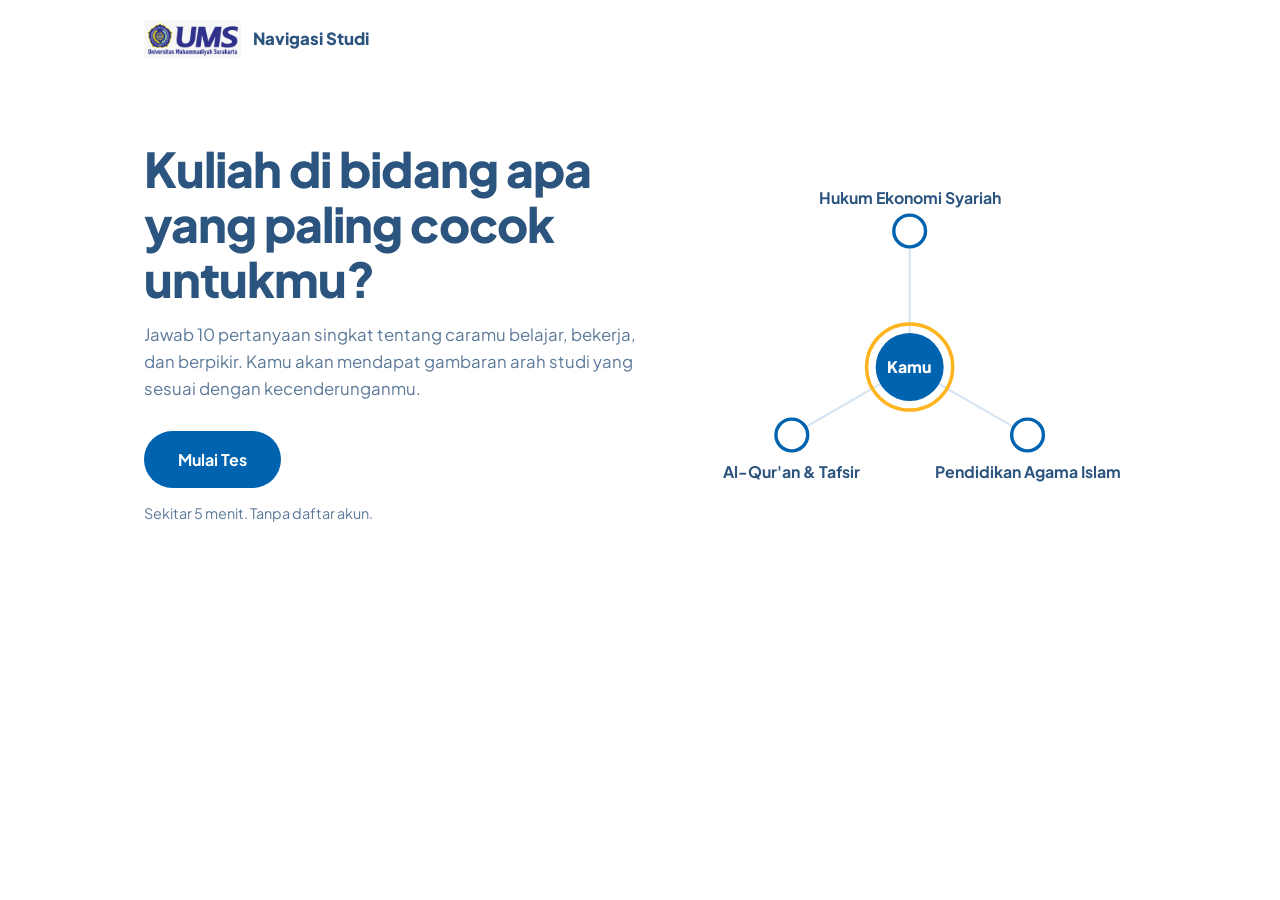
==== index.html @ f1f8fb78 "Initial commit Created from https://vercel.com/new" ====
<!DOCTYPE html>
<html lang="id">
<head>
  <meta charset="UTF-8">
  <meta name="viewport" content="width=device-width, initial-scale=1">
  <title>Navigasi Studi - Temukan arah kuliahmu</title>
  <meta name="description" content="Tes singkat untuk siswa SMA yang membantu menemukan arah studi kuliah yang cocok.">
  <link rel="preconnect" href="https://fonts.googleapis.com">
  <link rel="preconnect" href="https://fonts.gstatic.com" crossorigin>
  <link href="https://fonts.googleapis.com/css2?family=Plus+Jakarta+Sans:wght@400;500;700;800&display=swap" rel="stylesheet">
  <link rel="stylesheet" href="css/style.css">
</head>
<body>
  <header class="site-header">
    <a class="brand" href="index.html">
      <img src="assets/image/logo.jpeg" alt="Logo NARASI" class="brand-logo">
      <span>Navigasi Studi</span>
    </a>
  </header>

  <main class="hero">
    <div class="hero-text">
      <h1>Kuliah di bidang apa yang paling cocok untukmu?</h1>
      <p class="lead">
        Jawab 10 pertanyaan singkat tentang caramu belajar, bekerja, dan berpikir.
        Kamu akan mendapat gambaran arah studi yang sesuai dengan kecenderunganmu.
      </p>
      <a class="btn btn-primary" href="test.html">Mulai Tes</a>
      <p class="note">Sekitar 5 menit. Tanpa daftar akun.</p>
    </div>

    <div class="hero-visual">
      <svg viewBox="0 0 400 300" role="img" aria-label="Diagram kompas dengan tiga arah studi: Hukum Ekonomi Syariah, Pendidikan Agama Islam, dan Ilmu Al-Qur&#39;an dan Tafsir">
        <g class="compass-lines">
          <line x1="200" y1="180" x2="200" y2="60"/>
          <line x1="200" y1="180" x2="304" y2="240"/>
          <line x1="200" y1="180" x2="96" y2="240"/>
        </g>
        <g class="compass-nodes">
          <circle cx="200" cy="60" r="14"/>
          <circle cx="304" cy="240" r="14"/>
          <circle cx="96" cy="240" r="14"/>
        </g>
        <g class="compass-labels">
          <text x="200" y="36" text-anchor="middle">Hukum Ekonomi Syariah</text>
          <text x="304" y="278" text-anchor="middle">Pendidikan Agama Islam</text>
          <text x="96" y="278" text-anchor="middle">Al-Qur&#39;an &amp; Tafsir</text>
        </g>
        <circle class="compass-ring" cx="200" cy="180" r="38"/>
        <circle class="compass-core" cx="200" cy="180" r="30"/>
        <text class="compass-you" x="200" y="185" text-anchor="middle">Kamu</text>
      </svg>
    </div>
  </main>
  <script src="js/sound-manager.js"></script>
  <script>
    // Memutar backsound saat halaman dibuka / saat interaksi pertama
    document.addEventListener("DOMContentLoaded", () => {
      SoundManager.playBGM();
    });
  </script>
</body>
</html>
---- css/style.css ----
/* ===== Design tokens (Palet Baru) ===== */
:root {
  --bg: #ffffff;             /* Background putih bersih */
  --surface: #ffffff;        /* Warna permukaan kartu */
  --ink: #2b547e;            /* Teks judul & teks utama */
  --ink-soft: #5b7999;       /* Teks deskripsi / sekunder */
  --line: #d8e5f2;           /* Garis pemisah & border */
  --teal: #0063b0;           /* Warna utama (Primary Blue) */
  --teal-dark: #1f63b0;      /* Warna hover tombol */
  --amber: #fdb41e;          /* Warna aksen kuning/emas */
  --light-blue: #a7cae5;     /* Biru muda lembut */
  --radius: 14px;
}

*, *::before, *::after { box-sizing: border-box; }

body {
  margin: 0;
  background: var(--bg);
  color: var(--ink);
  font-family: "Plus Jakarta Sans", system-ui, -apple-system, "Segoe UI", sans-serif;
  line-height: 1.6;
}

/* ===== Header ===== */
.site-header {
  max-width: 1040px;
  margin: 0 auto;
  padding: 20px 24px;
}

.brand {
  display: inline-flex;
  align-items: center;
  gap: 12px;
  font-weight: 800;
  font-size: 1.05rem;
  color: var(--ink);
  text-decoration: none;
}

.brand-logo {
  height: 38px;
  width: auto;
  object-fit: contain;
  display: block;
}

/* ===== Tombol (dipakai semua halaman) ===== */
.btn {
  display: inline-block;
  padding: 14px 32px;
  border: 2px solid transparent;
  border-radius: 999px;
  font: inherit;
  font-weight: 700;
  text-decoration: none;
  cursor: pointer;
  transition: background-color 0.15s, border-color 0.15s;
}

.btn-primary { background: var(--teal); color: #fff; }
.btn-primary:hover { background: var(--teal-dark); }

.btn-secondary { background: transparent; color: var(--ink); border-color: var(--line); }
.btn-secondary:hover { border-color: var(--ink-soft); }

.btn:disabled { opacity: 0.4; cursor: not-allowed; }

a:focus-visible, button:focus-visible {
  outline: 3px solid var(--amber);
  outline-offset: 3px;
}

/* ===== Landing page ===== */
.hero {
  max-width: 1040px;
  margin: 0 auto;
  padding: 24px 24px 64px;
  display: grid;
  gap: 40px;
  align-items: center;
}

.hero-text h1 {
  margin: 0 0 16px;
  font-size: clamp(1.9rem, 6vw, 3rem);
  line-height: 1.15;
  font-weight: 800;
  letter-spacing: -0.02em;
}

.lead {
  margin: 0 0 28px;
  max-width: 46ch;
  color: var(--ink-soft);
  font-size: 1.05rem;
}

.note {
  margin: 14px 0 0;
  font-size: 0.9rem;
  color: var(--ink-soft);
}

.hero-visual svg {
  display: block;
  width: 100%;
  max-width: 460px;
  margin: 0 auto;
}

/* Diagram kompas */
.compass-lines line { stroke: var(--line); stroke-width: 2; }
.compass-nodes circle { fill: var(--surface); stroke: var(--teal); stroke-width: 3; }
.compass-labels text { fill: var(--ink); font-size: 14px; font-weight: 700; }
.compass-ring { fill: none; stroke: var(--amber); stroke-width: 3; }
.compass-core { fill: var(--teal); }
.compass-you { fill: #fff; font-size: 14px; font-weight: 800; }

@media (min-width: 820px) {
  .hero {
    grid-template-columns: 1.1fr 1fr;
    padding-top: 56px;
  }
}
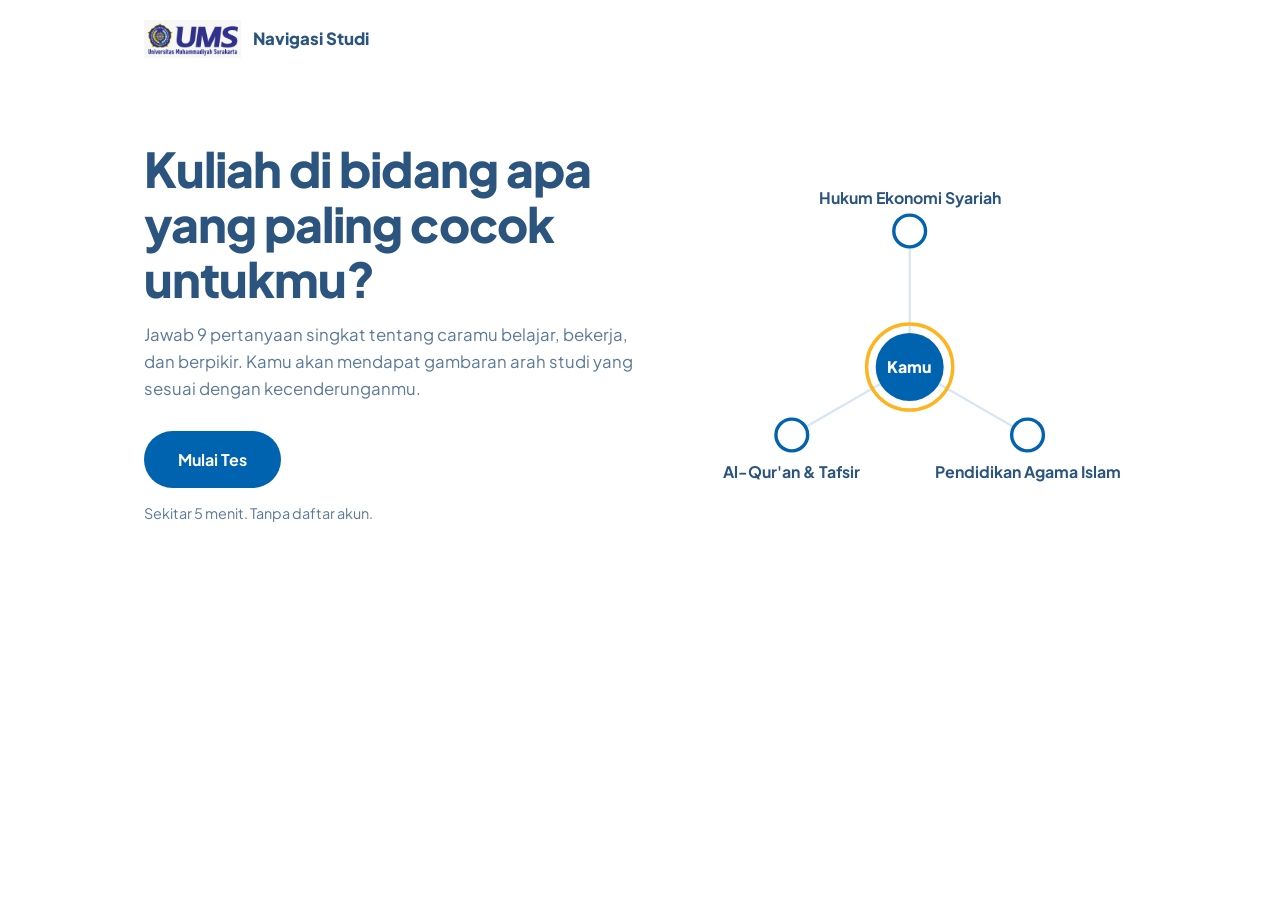
==== commit 9bd673e0: "Update index.html" ====
--- a/index.html
+++ b/index.html
@@ -22,7 +22,7 @@
     <div class="hero-text">
       <h1>Kuliah di bidang apa yang paling cocok untukmu?</h1>
       <p class="lead">
-        Jawab 10 pertanyaan singkat tentang caramu belajar, bekerja, dan berpikir.
+        Jawab 9 pertanyaan singkat tentang caramu belajar, bekerja, dan berpikir.
         Kamu akan mendapat gambaran arah studi yang sesuai dengan kecenderunganmu.
       </p>
       <a class="btn btn-primary" href="test.html">Mulai Tes</a>
@@ -60,4 +60,4 @@
     });
   </script>
 </body>
-</html>+</html>
